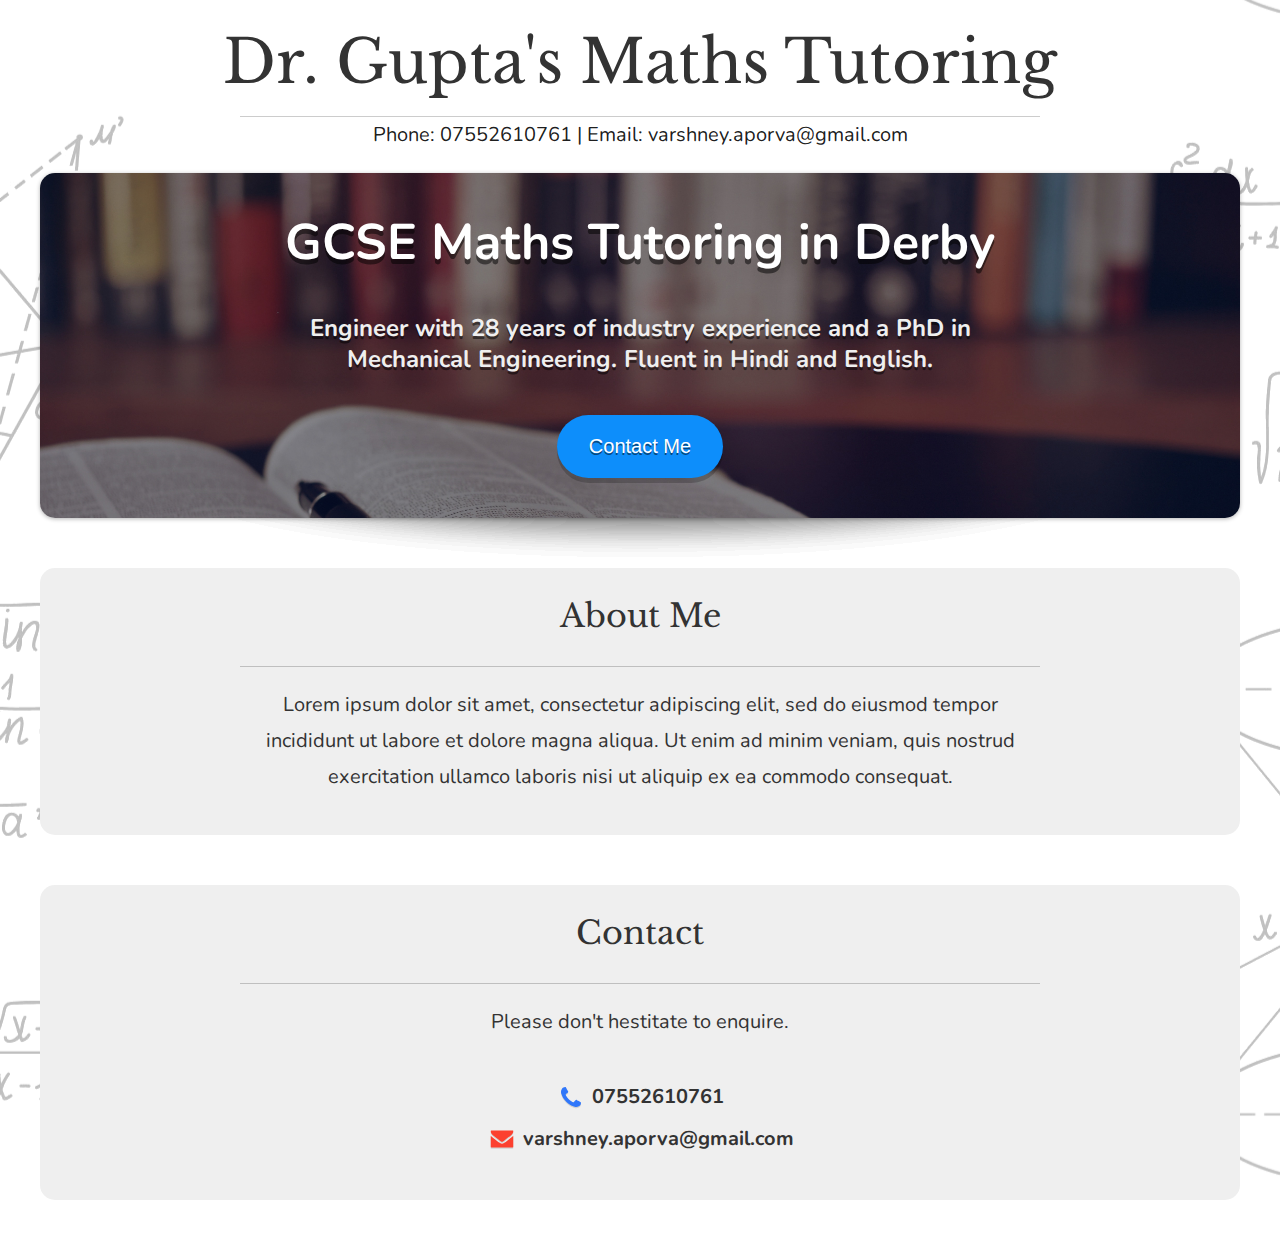
==== index.html @ bd3946a7 "Initialization" ====
<!DOCTYPE html>
<html>
    <head>
        <title>
            Dr. Gupta's Maths Tutoring
        </title>
        <link rel="stylesheet" href="css/page.css">
    </head>
    <body>
        <meta name="viewport" content="width=device-width, initial-scale=1.0"> 
        <div class="page">
            <div id="header">
                <div class="page-title">
                    Dr. Gupta's Maths Tutoring
                </div>
                
                <div class="separator"></div>
                
                <div class="page-subtitle">
                    Phone: 07552610761  |  Email: varshney.aporva@gmail.com
                </div>
            </div>
            
            <div id="section-shadow">
                <div class="section" id="landing">
                    <div id="landing-title">
                        GCSE Maths Tutoring in Derby
                    </div>
                    <div id="landing-subtitle">
                        Engineer with 28 years of industry experience and
                        a PhD in Mechanical Engineering.
                        Fluent in Hindi and English.
                    </div>
                    <div id="contact-btn">
                        <button onClick="document.getElementById('contact').scrollIntoView();">Contact Me</button>
                    </div>
                </div>
            </div>
            
            <div class="section">
                <div class="title">
                    About Me
                </div>
                <div class="separator"></div>
                <div class="info">
                    Lorem ipsum dolor sit amet, consectetur adipiscing elit, sed do eiusmod tempor 
                    incididunt ut labore et dolore magna aliqua. Ut enim ad minim veniam, quis nostrud
                    exercitation ullamco laboris nisi ut aliquip ex ea commodo
                    consequat.
                </div>
            </div>
            
            <div class="section" id="contact">
                <div class="title">
                    Contact
                </div>
                <div class="separator"></div>
                <div class="info">
                    Please don't hestitate to enquire.
                    <br><br>
                    <table>
                        <tr>
                            <th><img src="assets/phone.svg"></th>
                            <th>07552610761</th>
                        </tr>
                    </table>
                    
                    <table>
                        <tr>
                            <th><img src="assets/email.svg"></th>
                            <th>varshney.aporva@gmail.com</th>
                        </tr>
                    </table>
                    
                </div>
            </div>
        </div>
    </body>
</html>
---- css/page.css ----
@import url("https://fonts.googleapis.com/css2?family=EB+Garamond&family=Libre+Baskerville:ital@0;1&display=swap");
@import url("https://fonts.googleapis.com/css2?family=JetBrains+Mono&family=Libre+Baskerville:ital,wght@0,400;0,700;1,400&family=Nunito:ital,wght@0,400;0,700;1,400&display=swap");
html {
  scroll-behavior: smooth;
}

body {
  background-image: url("../assets/bg1.png");
  background-position: center;
  background-repeat: repeat-y;
  color: #333333;
  font-family: "Nunito", sans-serif;
  line-height: 1.8;
}

* {
  font-size: 20px;
}

.page {
  width: 1200px;
  margin-left: auto;
  margin-right: auto;
}
.page .page-title {
  text-align: center;
  font-size: 3em;
  font-family: "Libre Baskerville", serif;
}
.page .page-subtitle {
  text-align: center;
  font-size: 20px;
  font-family: "Nunito", sans-serif;
  color: rgba(0, 0, 0, 0.9);
}

.separator {
  width: 800px;
  height: 1px;
  background-color: rgba(0, 0, 0, 0.2);
  margin-left: auto;
  margin-right: auto;
}

.section {
  display: flex;
  flex-direction: column;
  background-color: #efefef;
  border-radius: 15px;
  margin-top: 20px;
  margin-bottom: 50px;
  padding-bottom: 20px;
}
.section .title {
  margin: 20px auto;
  font-size: 1.6em;
  font-family: "Libre Baskerville", serif;
}
.section .info {
  width: 65%;
  margin: 20px auto;
  text-align: center;
  font-size: 20px;
  display: table;
}
.section .info table {
  margin: 0 auto;
}
.section .info table th {
  text-align: left;
  padding-left: 2px;
  padding-right: 2px;
}
.section .info table #spacer {
  width: 20px;
}
.section .info img {
  vertical-align: middle;
  margin-bottom: 2px;
  height: 1.5em;
}

#section-shadow {
  position: relative;
  box-shadow: 0 1px 4px rgba(0, 0, 0, 0.3);
  border-radius: 15px;
}
#section-shadow :after {
  content: "";
  position: absolute;
  z-index: -1;
  box-shadow: 0 0 40px rgba(0, 0, 0, 0.2);
  bottom: 0px;
  left: 10%;
  right: 10%;
  width: 80%;
  height: 50%;
  -moz-border-radius: 100%;
  border-radius: 100%;
}

#landing {
  background-image: url("../assets/books.jpg");
  background-size: cover;
  background-position: center 25%;
  color: white;
}
#landing #landing-title, #landing #landing-subtitle {
  font-weight: bold;
  width: 60%;
  text-align: center;
  margin-left: auto;
  margin-right: auto;
  line-height: 1.2em;
  margin-top: 40px;
}
#landing #landing-title {
  font-size: 2.5em;
  text-shadow: rgba(0, 0, 0, 0.5) 0 5px;
}
#landing #landing-subtitle {
  font-size: 1.2em;
  color: #efefef;
  line-height: 1.3em;
  text-shadow: rgba(0, 0, 0, 0.5) 0 3px;
}
#landing #contact-btn {
  margin-top: 40px;
  margin-bottom: 20px;
}
#landing #contact-btn button {
  transition: 150ms ease-in;
  border: none;
  background-color: #0d8efb;
  padding: 20px;
  padding-left: 32px;
  padding-right: 32px;
  border-radius: 40px;
  display: table;
  margin: 0 auto;
  color: white;
  text-shadow: rgba(0, 0, 0, 0.5) 0 2px;
  box-shadow: 0 5px rgba(0, 0, 0, 0.2);
}
#landing #contact-btn button:hover {
  background-color: #269afb;
}

@media only screen and (max-width: 1200px) {
  .page {
    width: 95%;
  }
  .page .page-title {
    font-size: 2.5em;
  }

  .separator {
    width: 80%;
  }

  .section {
    margin-left: 0;
    margin-right: 0;
  }
}

/*# sourceMappingURL=page.css.map */
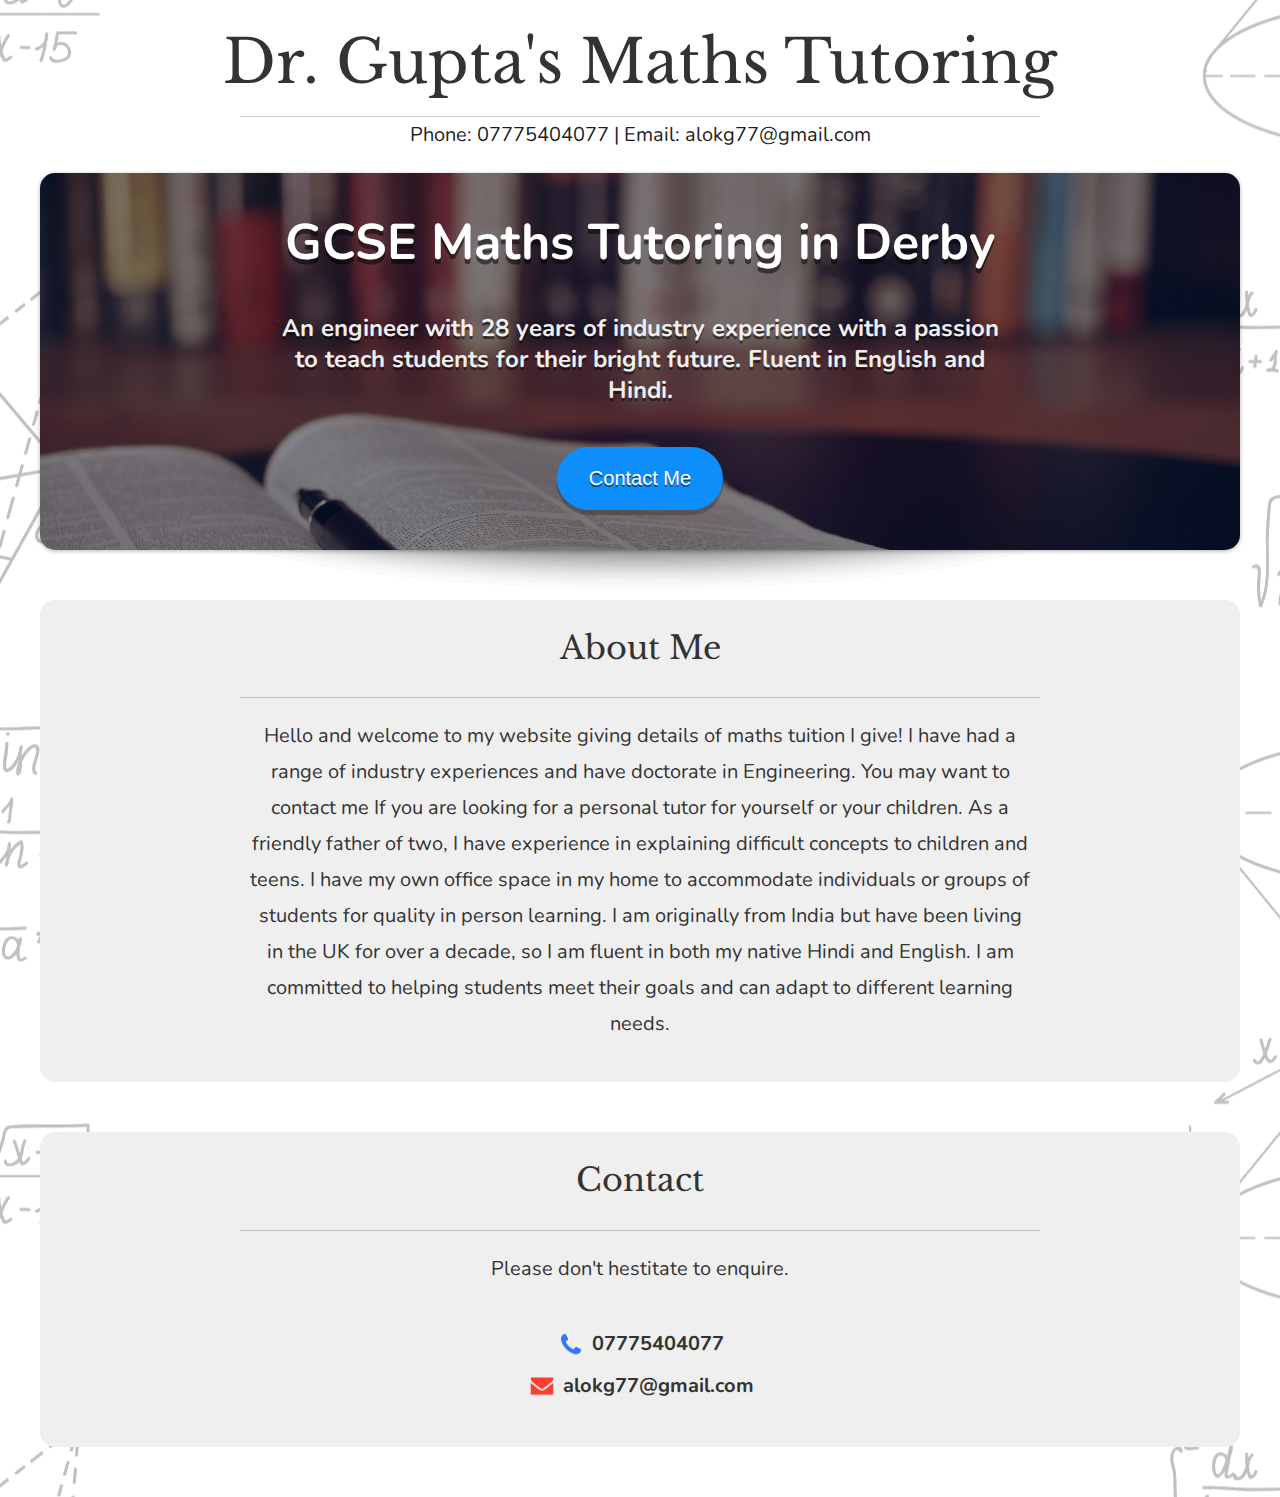
==== commit 5223ae85: "Updated text" ====
--- a/index.html
+++ b/index.html
@@ -17,7 +17,7 @@
                 <div class="separator"></div>
                 
                 <div class="page-subtitle">
-                    Phone: 07552610761  |  Email: varshney.aporva@gmail.com
+                    Phone: 07775404077  |  Email: alokg77@gmail.com
                 </div>
             </div>
             
@@ -27,9 +27,8 @@
                         GCSE Maths Tutoring in Derby
                     </div>
                     <div id="landing-subtitle">
-                        Engineer with 28 years of industry experience and
-                        a PhD in Mechanical Engineering.
-                        Fluent in Hindi and English.
+                        An engineer with 28 years of industry experience with a passion to teach students for their bright
+                        future. Fluent in English and Hindi.
                     </div>
                     <div id="contact-btn">
                         <button onClick="document.getElementById('contact').scrollIntoView();">Contact Me</button>
@@ -43,10 +42,14 @@
                 </div>
                 <div class="separator"></div>
                 <div class="info">
-                    Lorem ipsum dolor sit amet, consectetur adipiscing elit, sed do eiusmod tempor 
-                    incididunt ut labore et dolore magna aliqua. Ut enim ad minim veniam, quis nostrud
-                    exercitation ullamco laboris nisi ut aliquip ex ea commodo
-                    consequat.
+                    Hello and welcome to my website giving details of maths tuition I give! I have had a range of industry
+                    experiences and have doctorate in Engineering. You may want to contact me If you are looking for a
+                    personal tutor for yourself or your children. As a friendly father of two, I have experience in
+                    explaining difficult concepts to children and teens. I have my own office space in my home to
+                    accommodate individuals or groups of students for quality in person learning. I am originally from
+                    India but have been living in the UK for over a decade, so I am fluent in both my native Hindi and
+                    English. I am committed to helping students meet their goals and can adapt to different learning
+                    needs.
                 </div>
             </div>
             
@@ -61,14 +64,14 @@
                     <table>
                         <tr>
                             <th><img src="assets/phone.svg"></th>
-                            <th>07552610761</th>
+                            <th>07775404077</th>
                         </tr>
                     </table>
                     
                     <table>
                         <tr>
                             <th><img src="assets/email.svg"></th>
-                            <th>varshney.aporva@gmail.com</th>
+                            <th>alokg77@gmail.com</th>
                         </tr>
                     </table>
                     
@@ -76,4 +79,4 @@
             </div>
         </div>
     </body>
-</html>+</html>
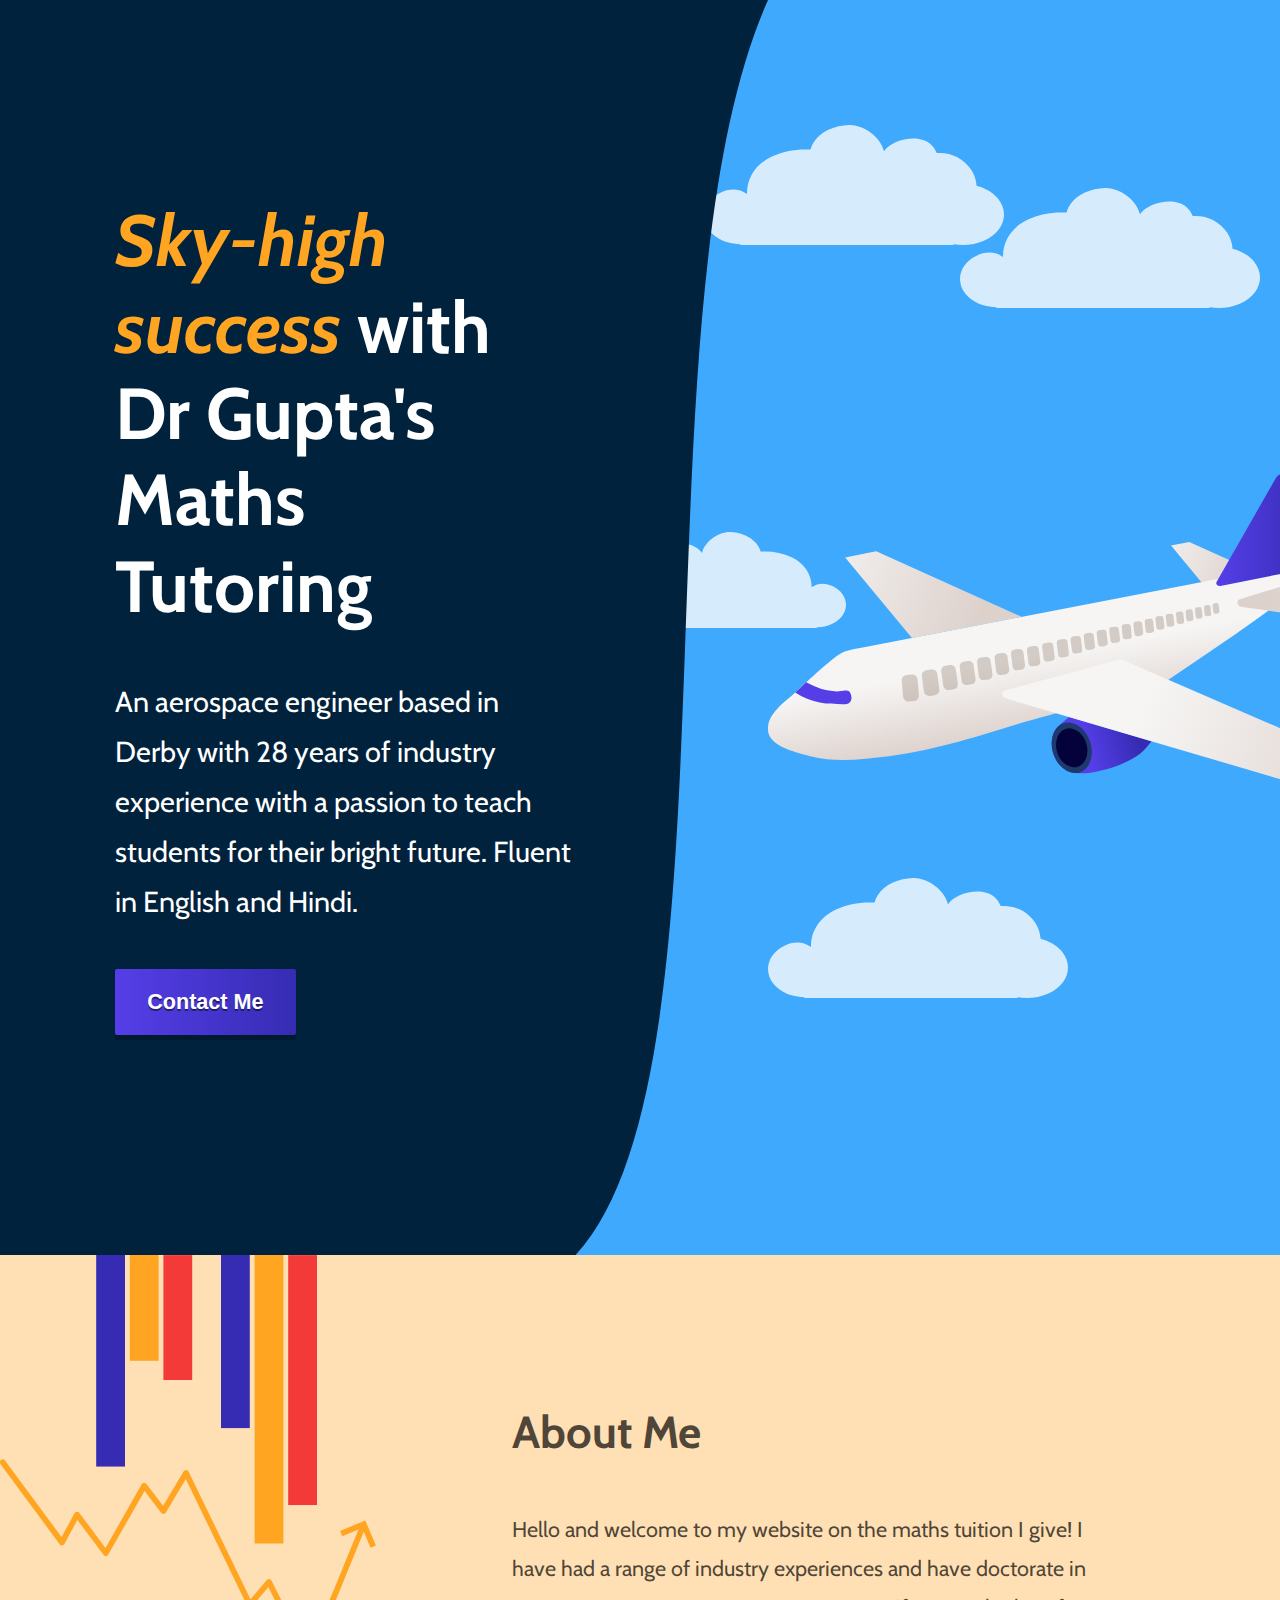
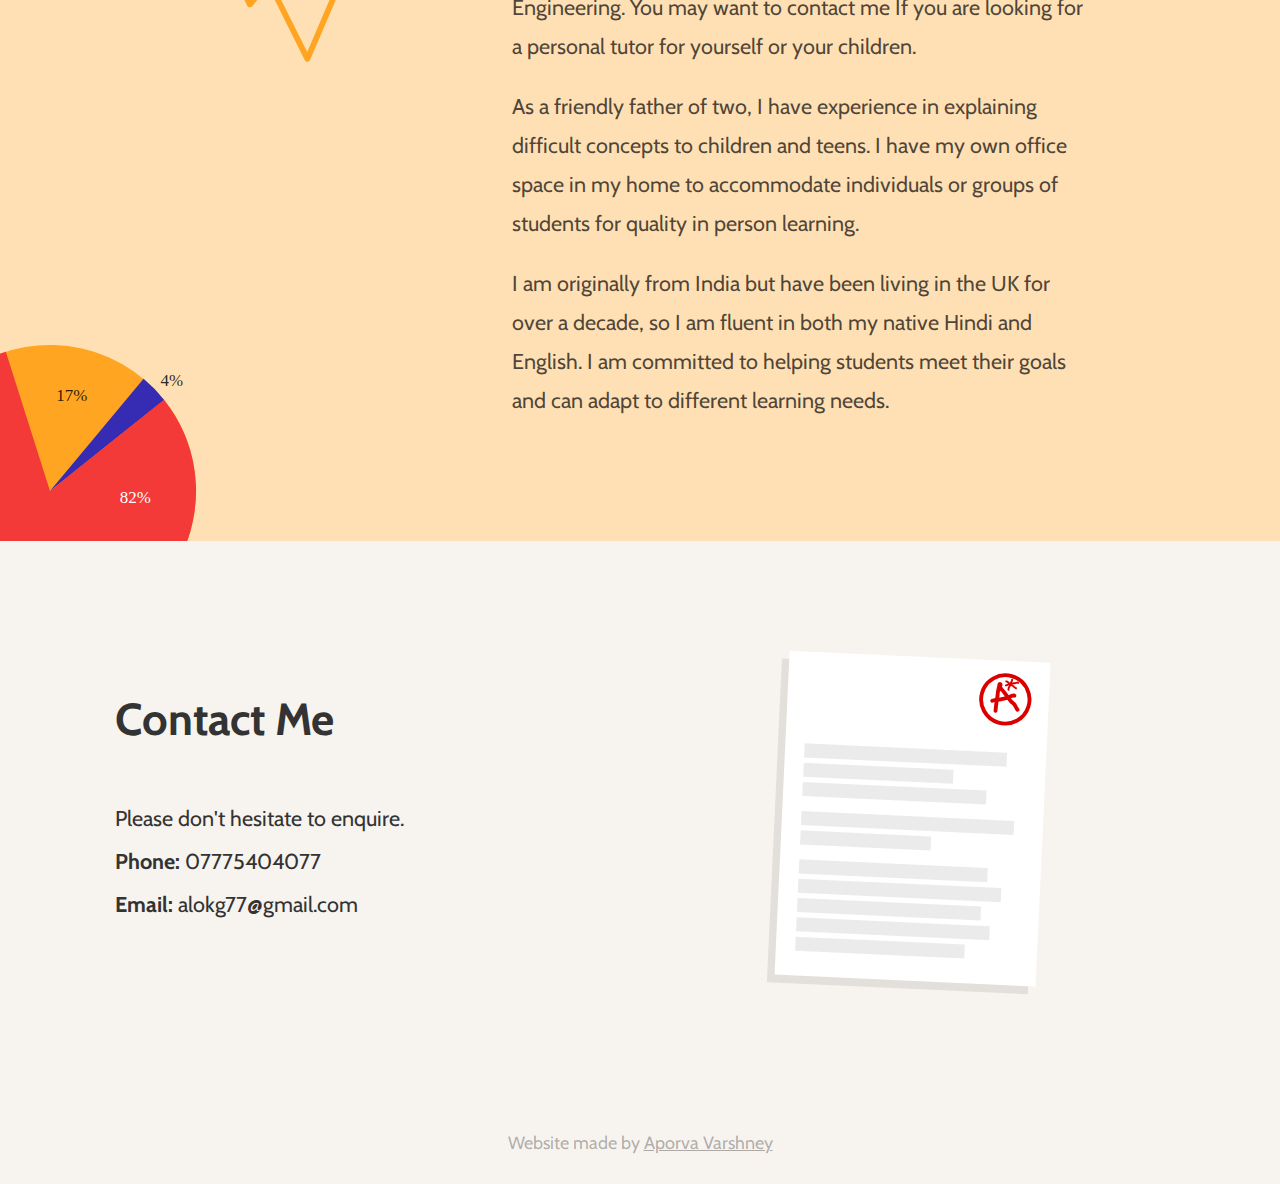
==== commit d50d6c49: "Site redesign" ====
--- a/index.html
+++ b/index.html
@@ -2,81 +2,130 @@
 <html>
     <head>
         <title>
-            Dr. Gupta's Maths Tutoring
+            Dr. Gupta's Maths Tutoring | Derby Maths Tuition 
         </title>
         <link rel="stylesheet" href="css/page.css">
     </head>
     <body>
         <meta name="viewport" content="width=device-width, initial-scale=1.0"> 
-        <div class="page">
-            <div id="header">
-                <div class="page-title">
-                    Dr. Gupta's Maths Tutoring
-                </div>
-                
-                <div class="separator"></div>
-                
-                <div class="page-subtitle">
-                    Phone: 07775404077  |  Email: alokg77@gmail.com
-                </div>
-            </div>
-            
-            <div id="section-shadow">
-                <div class="section" id="landing">
-                    <div id="landing-title">
-                        GCSE Maths Tutoring in Derby
-                    </div>
-                    <div id="landing-subtitle">
-                        An engineer with 28 years of industry experience with a passion to teach students for their bright
-                        future. Fluent in English and Hindi.
-                    </div>
+        
+        <div class="section" id="landing">
+            <div class="left">
+                <div class="content">
+                    <h1 id="landing-title">
+                        <span id="title-accent">Sky-high success</span> with Dr Gupta's Maths Tutoring
+                    </h1>
+
+                    <span id="landing-text">
+                        An aerospace engineer based in Derby with 
+                        28 years of industry experience with a passion 
+                        to teach students for their bright future. 
+                        Fluent in English and Hindi.
+                    </span>
+
                     <div id="contact-btn">
                         <button onClick="document.getElementById('contact').scrollIntoView();">Contact Me</button>
                     </div>
                 </div>
             </div>
+
+            <div class="divider">
+                <svg id="curve" width="26.458332" height="26.458332" viewbox="0 0 26.458332 26.458332" preserveAspectRatio="none">
+                    <rect
+                        style="fill:#3ea9fd;fill-opacity:0;"
+                        id="rect1"
+                        width="26.458332"
+                        height="26.458332"
+                        x="0"
+                        y="0"
+                        rx="0"
+                        ry="0" />
+                    <path
+                        style="fill:#01223c;fill-opacity:1"
+                        d="M 26.458332,0 C 7.3948477,6.5471457 23.5056,22.548995 0,26.458332 V 0 Z"
+                        id="path1"
+                        sodipodi:nodetypes="cccc" />
+                </svg>
+            </div>
+            <img id="airplane" src="assets/airplane.svg" alt="Image of airplane"/>
+
+
+            <div class="cloud" id="c1">
+                <img src="assets/cloud.svg" alt="Image of airplane"/>
+
+            </div>
+            <div class="cloud" id="c2">
+                <img src="assets/cloud.svg" alt="Image of airplane"/>
+            </div>
+            <div class="cloud" id="c3">
+                <img src="assets/cloud.svg" alt="Image of airplane"/>
+            </div>
+            <div class="cloud" id="c4">
+                <img src="assets/cloud.svg" alt="Image of airplane"/>
+            </div>
+            <div class="cloud" id="c5">
+                <img src="assets/cloud.svg" alt="Image of airplane"/>
+            </div>
+            <div class="cloud" id="c6">
+                <img src="assets/cloud.svg" alt="Image of airplane"/>
+            </div>
+        </div>
+
+        <div class="section" id="about">
+            <div class="left">
             
-            <div class="section">
-                <div class="title">
-                    About Me
-                </div>
-                <div class="separator"></div>
-                <div class="info">
-                    Hello and welcome to my website giving details of maths tuition I give! I have had a range of industry
-                    experiences and have doctorate in Engineering. You may want to contact me If you are looking for a
-                    personal tutor for yourself or your children. As a friendly father of two, I have experience in
-                    explaining difficult concepts to children and teens. I have my own office space in my home to
-                    accommodate individuals or groups of students for quality in person learning. I am originally from
-                    India but have been living in the UK for over a decade, so I am fluent in both my native Hindi and
-                    English. I am committed to helping students meet their goals and can adapt to different learning
-                    needs.
-                </div>
             </div>
-            
-            <div class="section" id="contact">
-                <div class="title">
-                    Contact
-                </div>
-                <div class="separator"></div>
-                <div class="info">
-                    Please don't hestitate to enquire.
-                    <br><br>
-                    <table>
-                        <tr>
-                            <th><img src="assets/phone.svg"></th>
-                            <th>07775404077</th>
-                        </tr>
-                    </table>
-                    
-                    <table>
-                        <tr>
-                            <th><img src="assets/email.svg"></th>
-                            <th>alokg77@gmail.com</th>
-                        </tr>
-                    </table>
-                    
+            <div class="right">
+                <div class="content">
+                    <h2 id="about-title">
+                        About Me
+                    </h2>
+
+                    <span id="about-text">
+                        <p>
+                            Hello and welcome to my website on the maths tuition I give! 
+                            I have had a range of industry experiences and have doctorate in 
+                            Engineering. You may want to contact me If you are looking for 
+                            a personal tutor for yourself or your children. 
+                        </p> 
+                        
+                        <p>
+                            As a friendly father of two, I have experience in explaining 
+                            difficult concepts to children and teens. I have my own office 
+                            space in my home to accommodate individuals or groups of 
+                            students for quality in person learning. 
+                        </p>
+
+                        <p>
+                            I am originally from India but have been living in the UK for 
+                            over a decade, so I am fluent in both my native Hindi and English. 
+                            I am committed to helping students meet their goals and can adapt 
+                            to different learning needs. 
+                        </p>
+                    </span>
                 </div>
             </div>
         </div>
+
+        <div class="section" id="contact">
+            <div class="left">
+                <div class="content">
+                    <h2 id="contact-title">
+                        Contact Me
+                    </h2>
+
+                    <span id="contact-text">
+                        Please don't hesitate to enquire.
+                        <br>
+                        <b>Phone:</b> 07775404077
+                        <br>
+                        <b>Email:</b> alokg77@gmail.com
+                    </span>
+                </div>
+            </div>
+            <div class="footer">
+                Website made by <a href="https://avarsh.github.io">Aporva Varshney</a>
+            </div>    
+        </div>
     </body>
 </html>
--- a/css/page.css
+++ b/css/page.css
@@ -1,20 +1,22 @@
-@import url("https://fonts.googleapis.com/css2?family=EB+Garamond&family=Libre+Baskerville:ital@0;1&display=swap");
-@import url("https://fonts.googleapis.com/css2?family=JetBrains+Mono&family=Libre+Baskerville:ital,wght@0,400;0,700;1,400&family=Nunito:ital,wght@0,400;0,700;1,400&display=swap");
+@import url("https://fonts.googleapis.com/css2?family=Nunito:ital,wght@0,400;0,700;1,400&display=swap");
+@import url("https://fonts.googleapis.com/css2?family=Lora:ital,wght@0,400..700;1,400..700&display=swap");
+@import url("https://fonts.googleapis.com/css2?family=Cabin:ital,wght@0,400..700;1,400..700&display=swap");
 html {
   scroll-behavior: smooth;
 }
 
 body {
-  background-image: url("../assets/bg1.png");
-  background-position: center;
-  background-repeat: repeat-y;
   color: #333333;
-  font-family: "Nunito", sans-serif;
+  background-color: #f7f3ef;
+  font-family: "Cabin", sans-serif;
   line-height: 1.8;
+  padding: 0;
+  margin: 0;
+  overflow-x: hidden;
 }
 
 * {
-  font-size: 20px;
+  font-size: 18px;
 }
 
 .page {
@@ -24,126 +26,274 @@
 }
 .page .page-title {
   text-align: center;
-  font-size: 3em;
-  font-family: "Libre Baskerville", serif;
+  font-size: 4em;
+  font-family: "Lora", serif;
 }
 .page .page-subtitle {
   text-align: center;
-  font-size: 20px;
-  font-family: "Nunito", sans-serif;
+  font-size: 18px;
+  font-family: "Cabin", sans-serif;
   color: rgba(0, 0, 0, 0.9);
-}
-
-.separator {
-  width: 800px;
-  height: 1px;
-  background-color: rgba(0, 0, 0, 0.2);
-  margin-left: auto;
-  margin-right: auto;
 }
 
 .section {
   display: flex;
-  flex-direction: column;
-  background-color: #efefef;
-  border-radius: 15px;
-  margin-top: 20px;
-  margin-bottom: 50px;
-  padding-bottom: 20px;
-}
-.section .title {
-  margin: 20px auto;
+  flex-direction: row;
+  width: 100%;
+}
+
+h1 {
+  font-size: 4em;
+  line-height: 1.2em;
+}
+
+h2 {
+  font-size: 2.5em;
+}
+
+#curve {
+  left: 0;
+  top: 0;
+  width: 100%;
+  height: 100%;
+}
+
+.left {
+  width: 45%;
+}
+.left .content {
+  padding-left: 20%;
+}
+
+#landing {
+  position: relative;
+  background-color: #3ea9fd;
+}
+#landing .divider {
+  width: 15%;
+  z-index: 1;
+  flex-shrink: 0;
+}
+#landing .left {
+  padding-top: 50px;
+  padding-bottom: 100px;
+  line-height: 2.5em;
+  background-color: #01223c;
+  color: white;
+  flex-shrink: 0;
+  z-index: 1;
+}
+#landing .left #landing-text {
   font-size: 1.6em;
-  font-family: "Libre Baskerville", serif;
-}
-.section .info {
-  width: 65%;
-  margin: 20px auto;
+}
+#landing .cloud {
+  position: absolute;
+  animation: linear infinite;
+  animation-name: run;
+  animation-duration: 30s;
+  width: 300px;
+  height: 300px;
+  left: 50%;
+  top: 2%;
+  animation-duration: 30s;
+  opacity: 0.8;
+}
+#landing #c1 {
+  left: 75%;
+  top: 15%;
+  animation-name: c1;
+}
+#landing #c2 {
+  left: 45%;
+  top: 40%;
+  animation-name: c2;
+  transform: scale(-0.8, 0.8);
+}
+#landing #c3 {
+  left: 0%;
+  top: calc(100% - 150px);
+  animation-name: c3;
+}
+#landing #c4 {
+  left: 10%;
+  top: 10%;
+  animation-name: c4;
+  transform: scale(-1, 1);
+}
+#landing #c5 {
+  left: 60%;
+  top: 70%;
+  animation-name: c5;
+}
+#landing #c6 {
+  left: 55%;
+  top: 10%;
+  animation-name: c6;
+}
+@keyframes c1 {
+  0% {
+    left: 75%;
+  }
+  25% {
+    left: 110%;
+  }
+  25.001% {
+    left: 0%;
+  }
+  100% {
+    left: 75%;
+  }
+}
+@keyframes c2 {
+  0% {
+    left: 45%;
+  }
+  55% {
+    left: 110%;
+  }
+  55.001% {
+    left: 0%;
+  }
+  100% {
+    left: 45%;
+  }
+}
+@keyframes c3 {
+  0% {
+    left: 0%;
+  }
+  100% {
+    left: 110%;
+  }
+}
+@keyframes c4 {
+  0% {
+    left: 10%;
+  }
+  90% {
+    left: 110%;
+  }
+  90.001% {
+    left: 0%;
+  }
+  100% {
+    left: 10%;
+  }
+}
+@keyframes c5 {
+  0% {
+    left: 60%;
+  }
+  40% {
+    left: 110%;
+  }
+  40.001% {
+    left: 0%;
+  }
+  100% {
+    left: 60%;
+  }
+}
+@keyframes c6 {
+  0% {
+    left: 55%;
+  }
+  45% {
+    left: 110%;
+  }
+  45.001% {
+    left: 0%;
+  }
+  100% {
+    left: 55%;
+  }
+}
+#landing #airplane {
+  position: relative;
+  width: 600px;
+  display: inline-block;
+  z-index: 1;
+}
+
+.footer {
   text-align: center;
-  font-size: 20px;
-  display: table;
-}
-.section .info table {
-  margin: 0 auto;
-}
-.section .info table th {
-  text-align: left;
-  padding-left: 2px;
-  padding-right: 2px;
-}
-.section .info table #spacer {
-  width: 20px;
-}
-.section .info img {
-  vertical-align: middle;
-  margin-bottom: 2px;
-  height: 1.5em;
-}
-
-#section-shadow {
-  position: relative;
-  box-shadow: 0 1px 4px rgba(0, 0, 0, 0.3);
-  border-radius: 15px;
-}
-#section-shadow :after {
-  content: "";
-  position: absolute;
-  z-index: -1;
-  box-shadow: 0 0 40px rgba(0, 0, 0, 0.2);
-  bottom: 0px;
-  left: 10%;
-  right: 10%;
-  width: 80%;
-  height: 50%;
-  -moz-border-radius: 100%;
-  border-radius: 100%;
-}
-
-#landing {
-  background-image: url("../assets/books.jpg");
-  background-size: cover;
-  background-position: center 25%;
-  color: white;
-}
-#landing #landing-title, #landing #landing-subtitle {
-  font-weight: bold;
-  width: 60%;
-  text-align: center;
-  margin-left: auto;
-  margin-right: auto;
-  line-height: 1.2em;
-  margin-top: 40px;
-}
-#landing #landing-title {
-  font-size: 2.5em;
-  text-shadow: rgba(0, 0, 0, 0.5) 0 5px;
-}
-#landing #landing-subtitle {
+  width: 100%;
+  margin: 100px 0 25px 0;
+  color: rgba(0, 0, 0, 0.3);
+}
+.footer a {
+  color: inherit;
+}
+
+#about {
+  background-color: #ffdfb4;
+  background-image: url("../assets/top-left.svg"), url("../assets/bottom-right.svg");
+  background-position: calc(50% - 35vw) top, -100px calc(100% + 100px);
+  background-repeat: no-repeat, no-repeat;
+  background-size: min(600px, 30vw), 300px;
+  color: rgba(0, 0, 0, 0.7);
+}
+#about p {
   font-size: 1.2em;
-  color: #efefef;
-  line-height: 1.3em;
-  text-shadow: rgba(0, 0, 0, 0.5) 0 3px;
-}
-#landing #contact-btn {
+}
+#about .left {
+  width: 35%;
+}
+#about .right {
+  width: 45%;
+  padding-left: 5%;
+  background-color: #ffdfb4;
+}
+
+.content {
+  padding-top: 100px;
+  padding-bottom: 100px;
+}
+
+#contact-btn {
   margin-top: 40px;
   margin-bottom: 20px;
 }
-#landing #contact-btn button {
+#contact-btn button {
   transition: 150ms ease-in;
   border: none;
-  background-color: #0d8efb;
   padding: 20px;
   padding-left: 32px;
   padding-right: 32px;
-  border-radius: 40px;
+  border-radius: 2px;
   display: table;
-  margin: 0 auto;
   color: white;
+  font-weight: bold;
+  font-size: 1.2em;
   text-shadow: rgba(0, 0, 0, 0.5) 0 2px;
   box-shadow: 0 5px rgba(0, 0, 0, 0.2);
-}
-#landing #contact-btn button:hover {
+  background-image: linear-gradient(to right, #553ee8, #362cb3);
+}
+#contact-btn button:hover {
   background-color: #269afb;
+}
+
+#title-accent {
+  color: #ffa521;
+  font-size: 1em;
+  font-style: italic;
+}
+
+#contact {
+  background-image: url("../assets/paper.svg");
+  background-repeat: no-repeat;
+  background-position: 80% 10%;
+  background-size: min(500px, 30vw);
+  flex-direction: column;
+}
+
+#contact-text {
+  font-size: 1.2em;
+  line-height: 2em;
+}
+
+#contact-text b {
+  font-size: 1em;
 }
 
 @media only screen and (max-width: 1200px) {
@@ -153,11 +303,65 @@
   .page .page-title {
     font-size: 2.5em;
   }
-
-  .separator {
-    width: 80%;
-  }
-
+  .content {
+    padding-top: 50px;
+    padding-bottom: 50px;
+  }
+  #landing {
+    flex-direction: column;
+  }
+  #landing .left {
+    width: 100%;
+    padding-top: 25px;
+  }
+  #landing .left .content {
+    padding-left: 0;
+    width: 90%;
+    margin: 0 auto;
+  }
+  #landing #airplane {
+    display: none;
+  }
+  #landing .cloud {
+    display: none;
+  }
+  #landing .divider {
+    display: none;
+  }
+  #about {
+    background-image: url("../assets/top-right.svg");
+    background-position: calc(100% + 150px) top;
+    background-repeat: no-repeat;
+    background-size: 600px;
+    color: rgb(10, 10, 10);
+  }
+  #about .left {
+    width: 0;
+  }
+  #about .right {
+    width: 100%;
+    background: none;
+    padding-left: 0;
+  }
+  #about .right .content {
+    padding-left: 0;
+    width: 90%;
+    margin: 0 auto;
+  }
+  #contact {
+    background-image: url("../assets/paper-reverse.svg");
+    background-position: calc(100% + 200px) calc(100% + 100px);
+    background-repeat: no-repeat;
+    background-size: 600px;
+  }
+  #contact .left {
+    width: 100%;
+  }
+  #contact .left .content {
+    padding-left: 0;
+    width: 90%;
+    margin: 0 auto;
+  }
   .section {
     margin-left: 0;
     margin-right: 0;
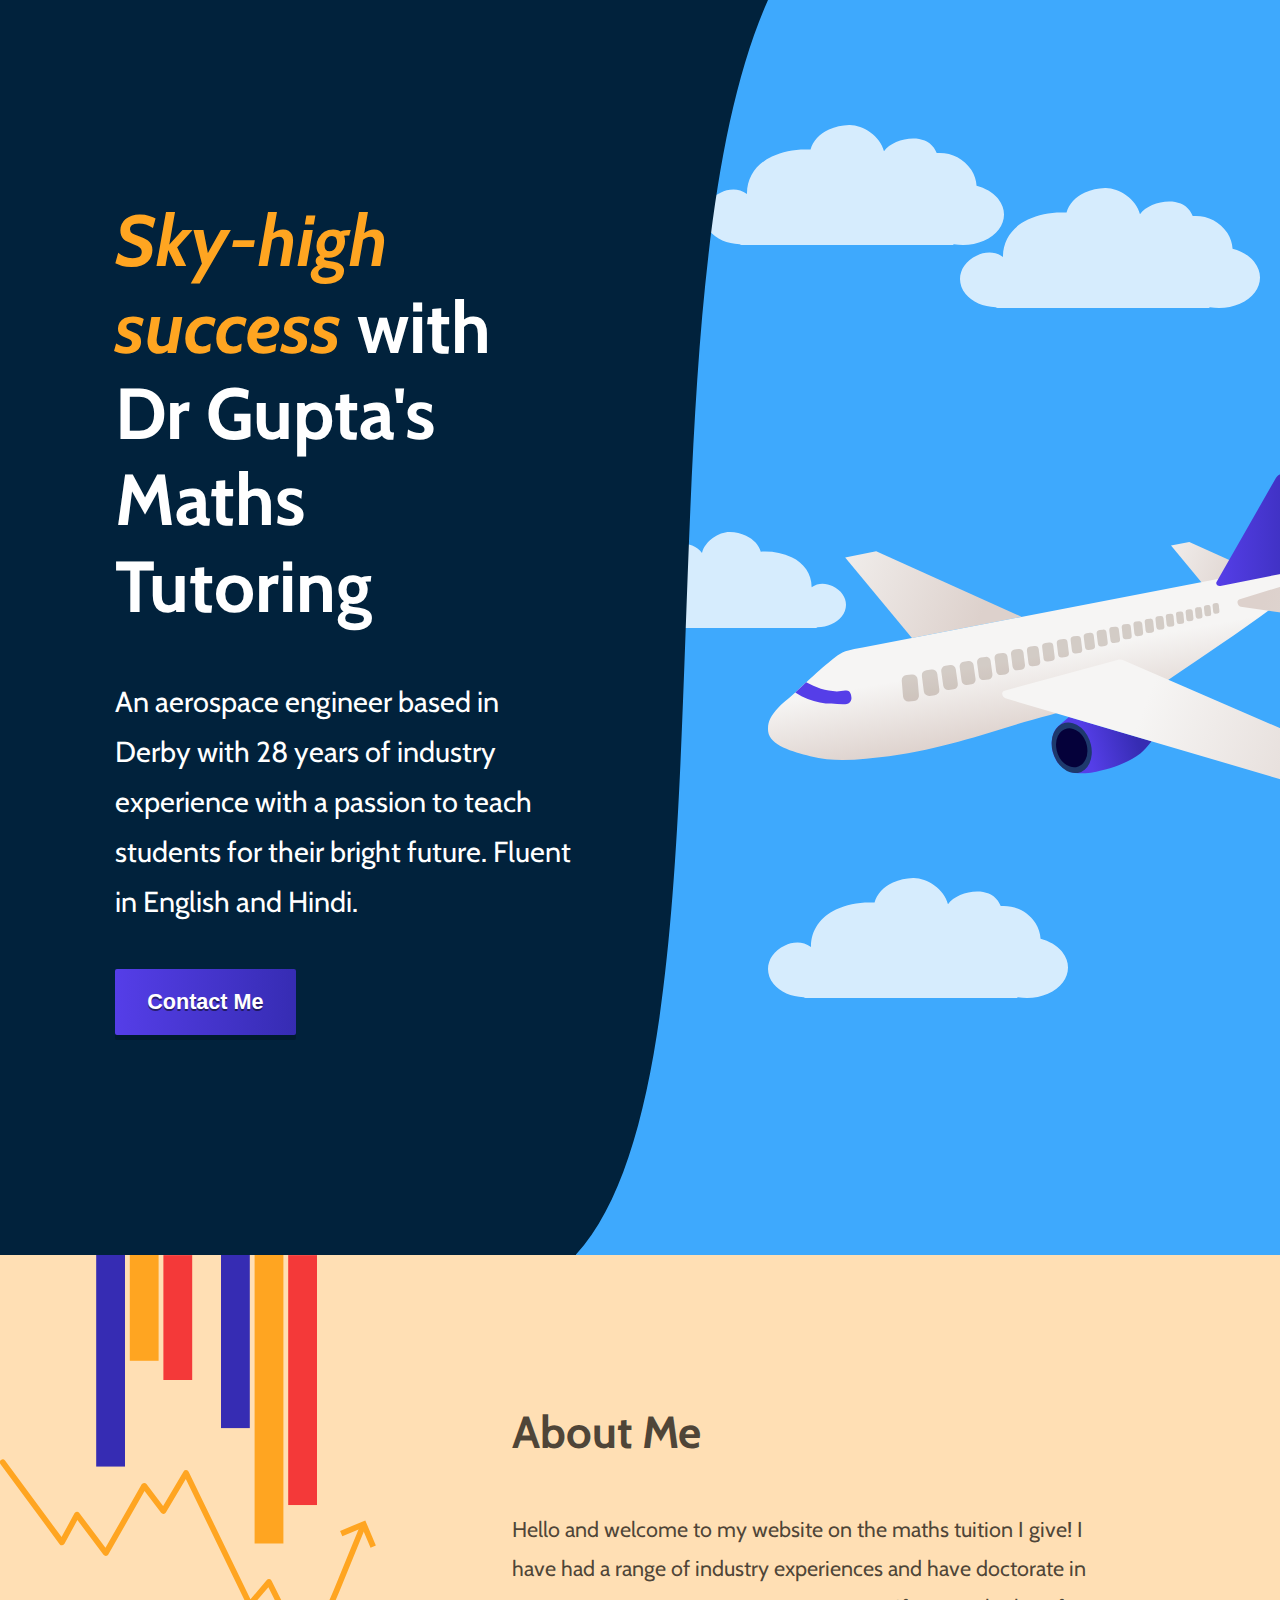
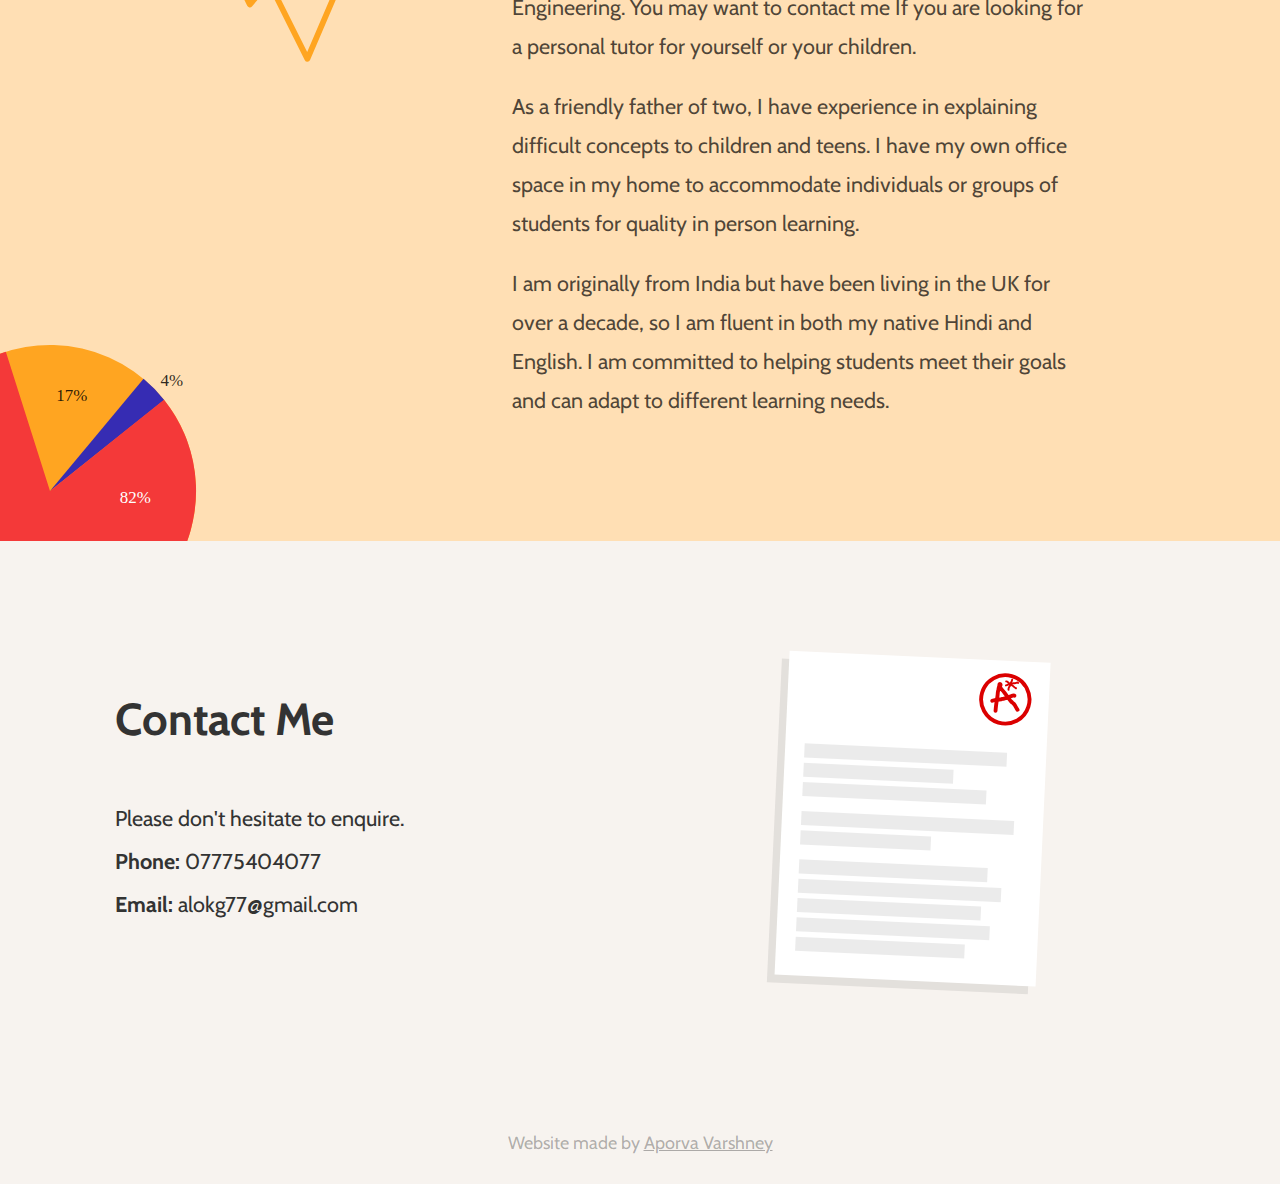
==== commit 3cc51fb1: "Added some meta tags" ====
--- a/index.html
+++ b/index.html
@@ -5,6 +5,12 @@
             Dr. Gupta's Maths Tutoring | Derby Maths Tuition 
         </title>
         <link rel="stylesheet" href="css/page.css">
+
+        <meta charset="UTF-8">
+        <meta name="robots">
+        <meta name="description" content="GCSE Maths Tutoring in Derby">
+        <meta name="keywords" content="Maths, GCSEs, Derby, Tutoring, Tutor, Tuition">
+        <meta name="author" content="Dr Gupta">
     </head>
     <body>
         <meta name="viewport" content="width=device-width, initial-scale=1.0"> 
--- a/css/page.css
+++ b/css/page.css
@@ -306,6 +306,7 @@
   .content {
     padding-top: 50px;
     padding-bottom: 50px;
+    font-size: 18px;
   }
   #landing {
     flex-direction: column;
@@ -318,6 +319,13 @@
     padding-left: 0;
     width: 90%;
     margin: 0 auto;
+    font-size: 1.2em;
+  }
+  #landing .left #landing-title {
+    font-size: 2.5em;
+  }
+  #landing .left #landing-text {
+    font-size: 1.2em;
   }
   #landing #airplane {
     display: none;
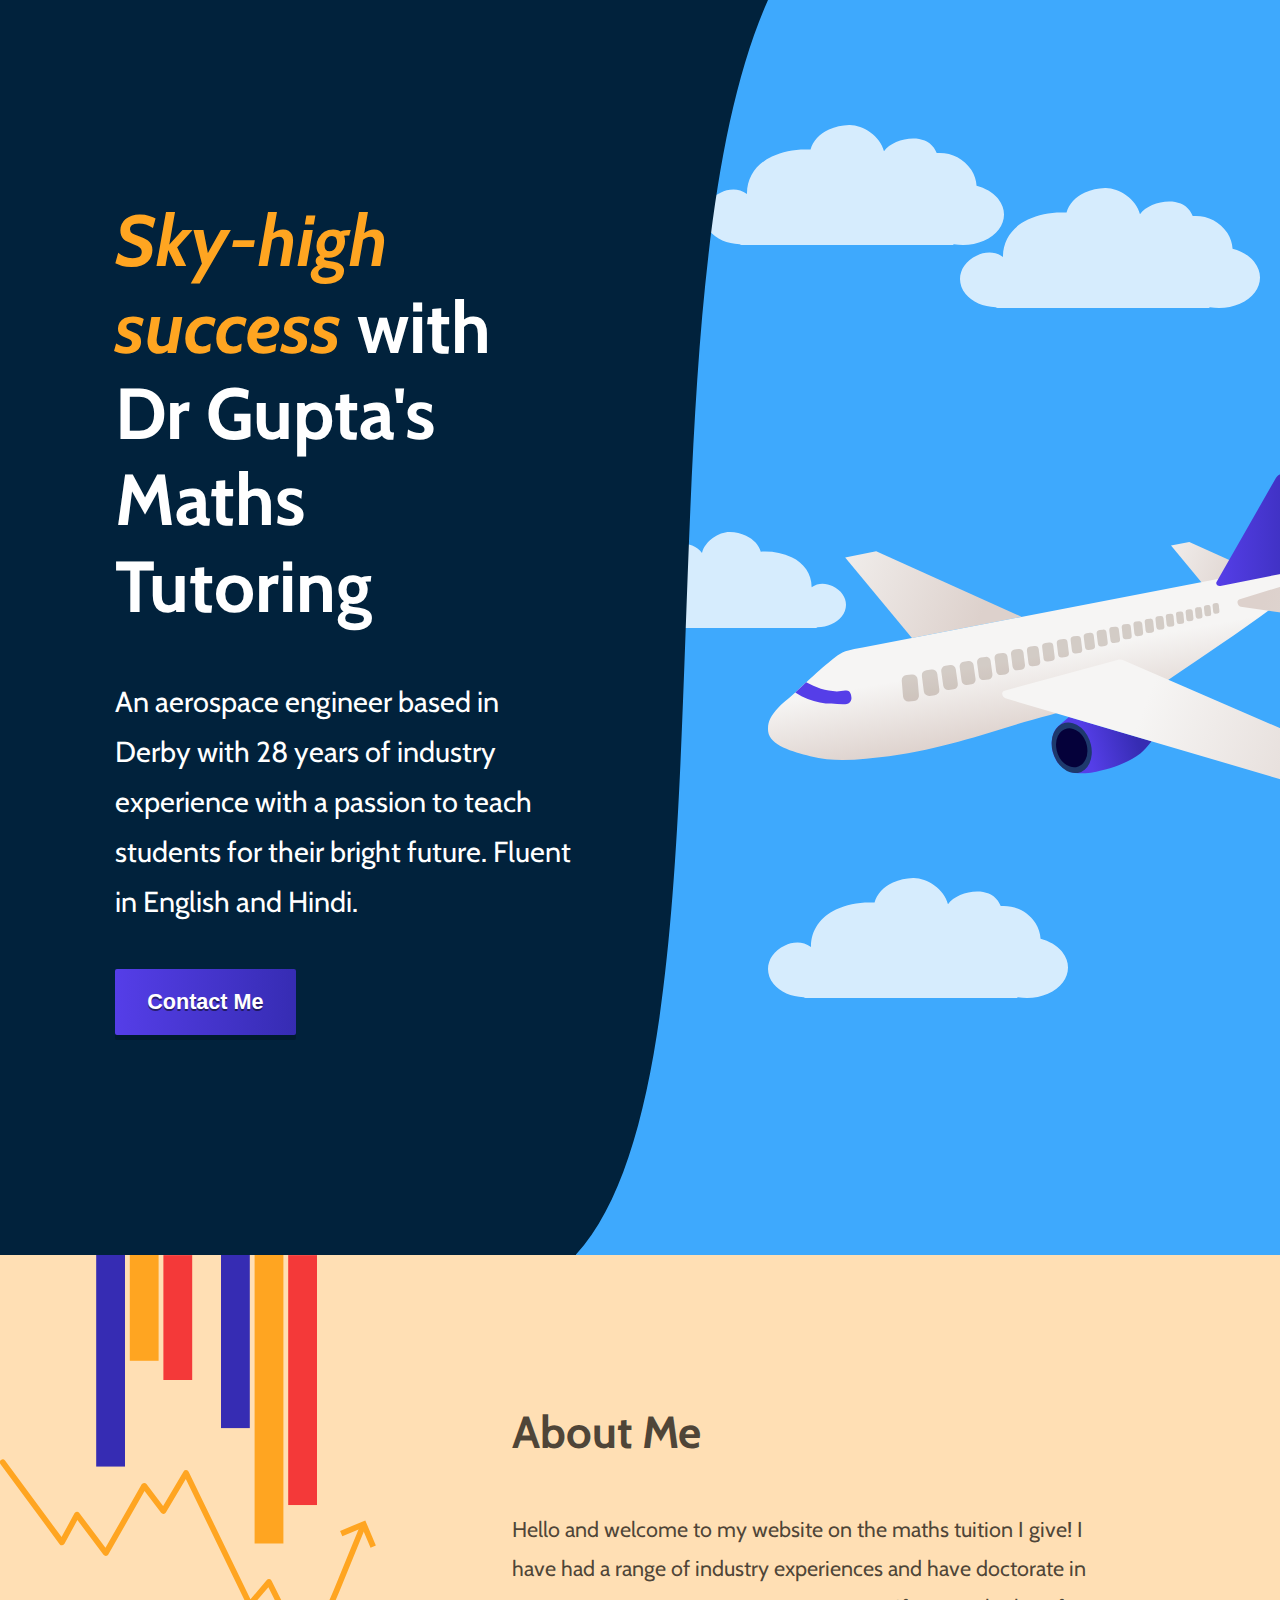
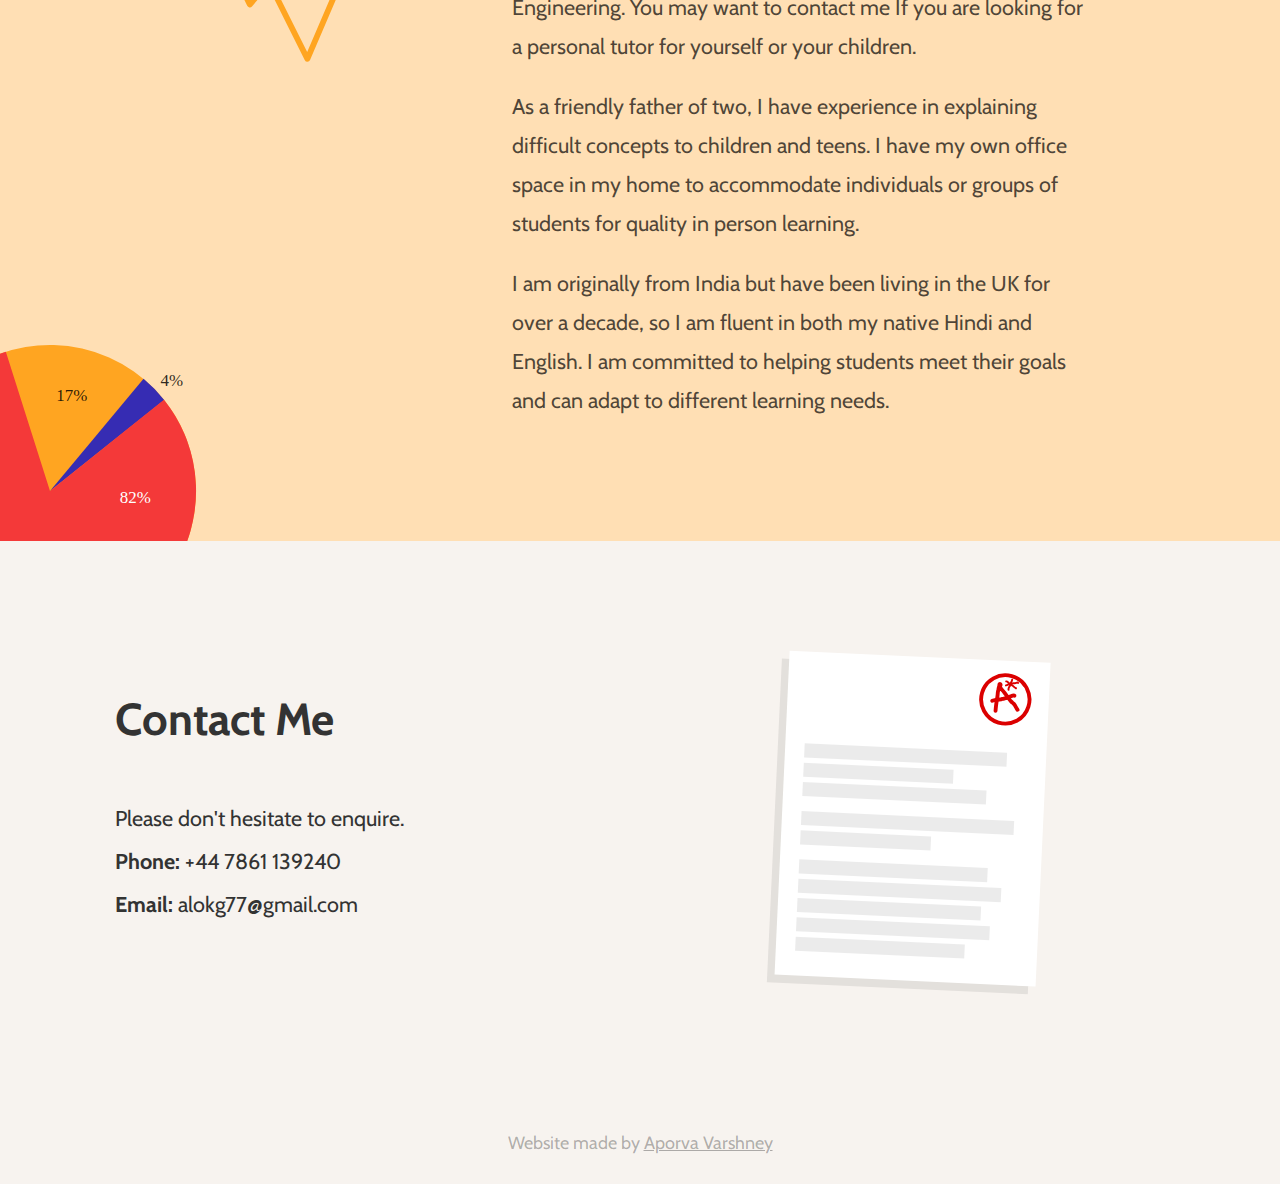
==== commit 9768ff55: "Updated phone" ====
--- a/index.html
+++ b/index.html
@@ -5,12 +5,22 @@
             Dr. Gupta's Maths Tutoring | Derby Maths Tuition 
         </title>
         <link rel="stylesheet" href="css/page.css">
+        <link rel="icon" type="image/x-icon" href="/assets/favicon.png">
 
         <meta charset="UTF-8">
         <meta name="robots">
         <meta name="description" content="GCSE Maths Tutoring in Derby">
         <meta name="keywords" content="Maths, GCSEs, Derby, Tutoring, Tutor, Tuition">
         <meta name="author" content="Dr Gupta">
+
+        <script type="application/ld+json">
+            {
+              "@context" : "https://schema.org",
+              "@type" : "WebSite",
+              "name" : "Dr. Gupta's Maths Tutoring",
+              "url" : "https://dr-gupta.github.io"
+            }
+        </script>
     </head>
     <body>
         <meta name="viewport" content="width=device-width, initial-scale=1.0"> 
@@ -123,7 +133,7 @@
                     <span id="contact-text">
                         Please don't hesitate to enquire.
                         <br>
-                        <b>Phone:</b> 07775404077
+                        <b>Phone:</b> +44 7861 139240
                         <br>
                         <b>Email:</b> alokg77@gmail.com
                     </span>
--- a/css/page.css
+++ b/css/page.css
@@ -97,115 +97,45 @@
   top: 2%;
   animation-duration: 30s;
   opacity: 0.8;
+  animation-name: cmove;
 }
 #landing #c1 {
   left: 75%;
   top: 15%;
-  animation-name: c1;
+  animation-delay: -22s;
 }
 #landing #c2 {
   left: 45%;
   top: 40%;
-  animation-name: c2;
+  animation-delay: -13.5s;
   transform: scale(-0.8, 0.8);
 }
 #landing #c3 {
   left: 0%;
   top: calc(100% - 150px);
-  animation-name: c3;
 }
 #landing #c4 {
   left: 10%;
   top: 10%;
-  animation-name: c4;
   transform: scale(-1, 1);
+  animation-delay: -3s;
 }
 #landing #c5 {
   left: 60%;
   top: 70%;
-  animation-name: c5;
+  animation-delay: -18s;
 }
 #landing #c6 {
   left: 55%;
   top: 10%;
-  animation-name: c6;
-}
-@keyframes c1 {
-  0% {
-    left: 75%;
-  }
-  25% {
-    left: 110%;
-  }
-  25.001% {
-    left: 0%;
-  }
-  100% {
-    left: 75%;
-  }
-}
-@keyframes c2 {
-  0% {
-    left: 45%;
-  }
-  55% {
-    left: 110%;
-  }
-  55.001% {
-    left: 0%;
-  }
-  100% {
-    left: 45%;
-  }
-}
-@keyframes c3 {
+  animation-delay: -16.5s;
+}
+@keyframes cmove {
   0% {
     left: 0%;
   }
   100% {
     left: 110%;
-  }
-}
-@keyframes c4 {
-  0% {
-    left: 10%;
-  }
-  90% {
-    left: 110%;
-  }
-  90.001% {
-    left: 0%;
-  }
-  100% {
-    left: 10%;
-  }
-}
-@keyframes c5 {
-  0% {
-    left: 60%;
-  }
-  40% {
-    left: 110%;
-  }
-  40.001% {
-    left: 0%;
-  }
-  100% {
-    left: 60%;
-  }
-}
-@keyframes c6 {
-  0% {
-    left: 55%;
-  }
-  45% {
-    left: 110%;
-  }
-  45.001% {
-    left: 0%;
-  }
-  100% {
-    left: 55%;
   }
 }
 #landing #airplane {
@@ -213,6 +143,16 @@
   width: 600px;
   display: inline-block;
   z-index: 1;
+  animation: bob 2s alternate ease-in-out;
+  animation-iteration-count: infinite;
+}
+@keyframes bob {
+  0% {
+    transform: translateY(-2%);
+  }
+  100% {
+    transform: translateY(2%);
+  }
 }
 
 .footer {
